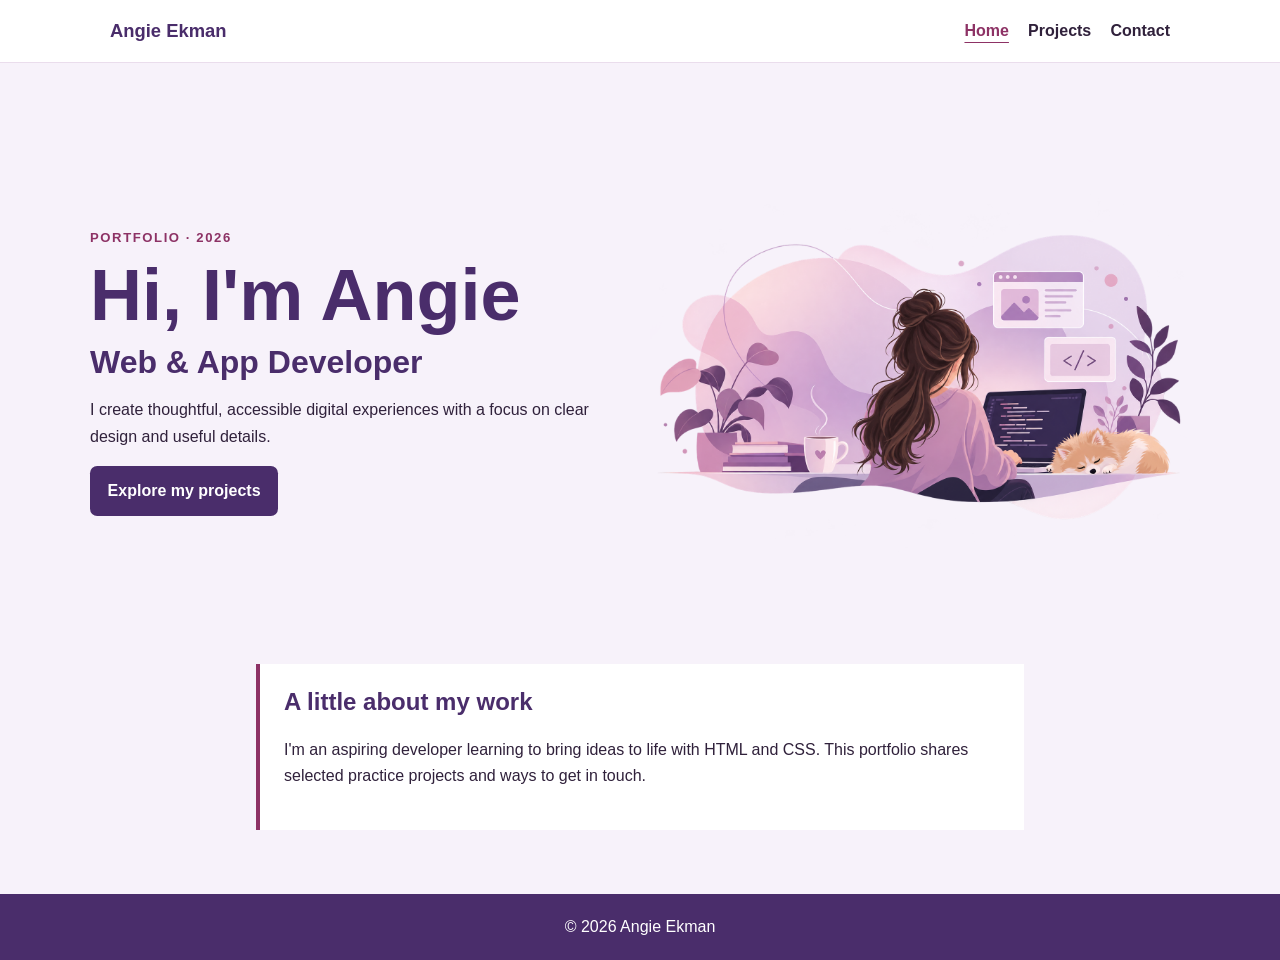
==== index.html @ b8a72bd6 "1st kinda done portfolio" ====
<!doctype html>
<html lang="en">
  <head>
    <meta charset="UTF-8" />
    <meta name="viewport" content="width=device-width, initial-scale=1.0" />
    <meta name="description" content="Portfolio for Angie Ekman, web and app developer." />
    <link rel="stylesheet" href="styles/styles.css" />
    <title>Angie Ekman | Home</title>
  </head>
  <body>
    <header class="site-header">
      <nav class="navbar" aria-label="Main navigation">
        <a class="brand" href="index.html">Angie Ekman</a>
        <ul class="nav-links">
          <li><a aria-current="page" href="index.html">Home</a></li>
          <li><a href="projects.html">Projects</a></li>
          <li><a href="contact.html">Contact</a></li>
        </ul>
      </nav>
    </header>
    <main>
      <section class="hero">
        <div class="hero-text">
          <p class="eyebrow">Portfolio · 2026</p>
          <h1>Hi, I'm Angie</h1>
          <h2>Web &amp; App Developer</h2>
          <p>I create thoughtful, accessible digital experiences with a focus on clear design and useful details.</p>
          <a class="button" href="projects.html">Explore my projects</a>
        </div>
        <img class="hero-image" src="assets/portfolio-banner.png" alt="Abstract portfolio artwork in soft colors" />
      </section>
      <section class="intro" aria-labelledby="intro-title">
        <h2 id="intro-title">A little about my work</h2>
        <p>I'm an aspiring developer learning to bring ideas to life with HTML and CSS. This portfolio shares selected practice projects and ways to get in touch.</p>
      </section>
    </main>
    <footer class="site-footer"><p>&copy; 2026 Angie Ekman</p></footer>
  </body>
</html>
---- styles/styles.css ----
:root {
  color-scheme: light;
  --ink: #30213b;
  --plum: #4a2d6b;
  --berry: #8d3265;
  --lavender: #f7f2fa;
  --pink: #e8c4dc;
  --white: #fff;
}

* {
  box-sizing: border-box;
}

body {
  display: flex;
  flex-direction: column;
  min-height: 100vh;
  min-width: 320px;
  margin: 0;
  color: var(--ink);
  background: var(--lavender);
  font-family: Arial, Helvetica, sans-serif;
  font-size: 1rem;
  line-height: 1.65;
}

a {
  color: var(--berry);
  text-underline-offset: 0.2em;
}
a:hover {
  color: var(--plum);
}
a:focus-visible,
button:focus-visible,
input:focus-visible,
textarea:focus-visible {
  outline: 3px solid var(--berry);
  outline-offset: 3px;
}

.site-header {
  background: var(--white);
  border-bottom: 1px solid #eaddec;
}
.navbar {
  display: flex;
  flex-direction: column;
  align-items: flex-start;
  gap: 0.5rem;
  max-width: 1100px;
  margin: 0 auto;
  padding: 1rem 1.25rem;
}
.brand {
  color: var(--plum);
  font-size: 1.15rem;
  font-weight: 700;
  text-decoration: none;
}
.nav-links {
  display: flex;
  flex-wrap: wrap;
  gap: 0.25rem 1.2rem;
  margin: 0;
  padding: 0;
  list-style: none;
}
.nav-links a {
  color: var(--ink);
  font-weight: 600;
  text-decoration: none;
}
.nav-links a[aria-current="page"] {
  color: var(--berry);
  text-decoration: underline;
  text-underline-offset: 0.35rem;
}

main {
  flex: 1;
  width: min(100% - 2rem, 1100px);
  margin: 0 auto;
}
.hero {
  display: flex;
  flex-direction: column;
  gap: 2rem;
  align-items: center;
  padding: 3rem 0 2rem;
}
.hero-text {
  max-width: 34rem;
}
.hero h1 {
  margin: 0;
  color: var(--plum);
  font-size: clamp(2.4rem, 10vw, 4.5rem);
  line-height: 1.08;
}
h2 {
  color: var(--plum);
  line-height: 1.2;
}
.hero h2 {
  margin: 0.5rem 0;
  font-size: clamp(1.35rem, 5vw, 2rem);
}
.eyebrow {
  margin: 0 0 0.5rem;
  color: var(--berry);
  font-size: 0.82rem;
  font-weight: 700;
  letter-spacing: 0.12em;
  text-transform: uppercase;
}
.hero-image {
  display: block;
  width: 100%;
  max-width: 540px;
  height: auto;
  border-radius: 1rem;
}
.button {
  display: inline-block;
  border: 0;
  border-radius: 0.45rem;
  padding: 0.75rem 1.1rem;
  color: var(--white);
  background: var(--plum);
  font: inherit;
  font-weight: 700;
  text-decoration: none;
  cursor: pointer;
}
.button:hover {
  color: var(--white);
  background: var(--berry);
}
.intro {
  max-width: 48rem;
  margin: 1rem auto 4rem;
  padding: 1.5rem;
  border-left: 4px solid var(--berry);
  background: var(--white);
}
.intro h2 {
  margin-top: 0;
}
.page-main {
  padding-top: 2.5rem;
  padding-bottom: 4rem;
}
.page-main h1 {
  margin: 0;
  color: var(--plum);
  font-size: clamp(2.2rem, 8vw, 3.5rem);
  line-height: 1.15;
}
.page-lead {
  max-width: 42rem;
  margin-top: 0.75rem;
}
.site-footer {
  padding: 1.25rem;
  color: var(--white);
  background: var(--plum);
  text-align: center;
}
.site-footer p {
  margin: 0;
}

@media (min-width: 480px) {
  .navbar {
    flex-direction: row;
    align-items: center;
    justify-content: space-between;
  }
  .hero {
    padding-top: 4rem;
  }
}

@media (min-width: 768px) {
  main {
    width: min(100% - 4rem, 1100px);
  }
  .hero {
    flex-direction: row;
    justify-content: space-between;
    gap: 3rem;
    min-height: 65vh;
  }
  .hero-text {
    flex: 1;
  }
  .hero-image {
    flex: 1;
  }
  .page-main {
    padding-top: 4rem;
  }
}
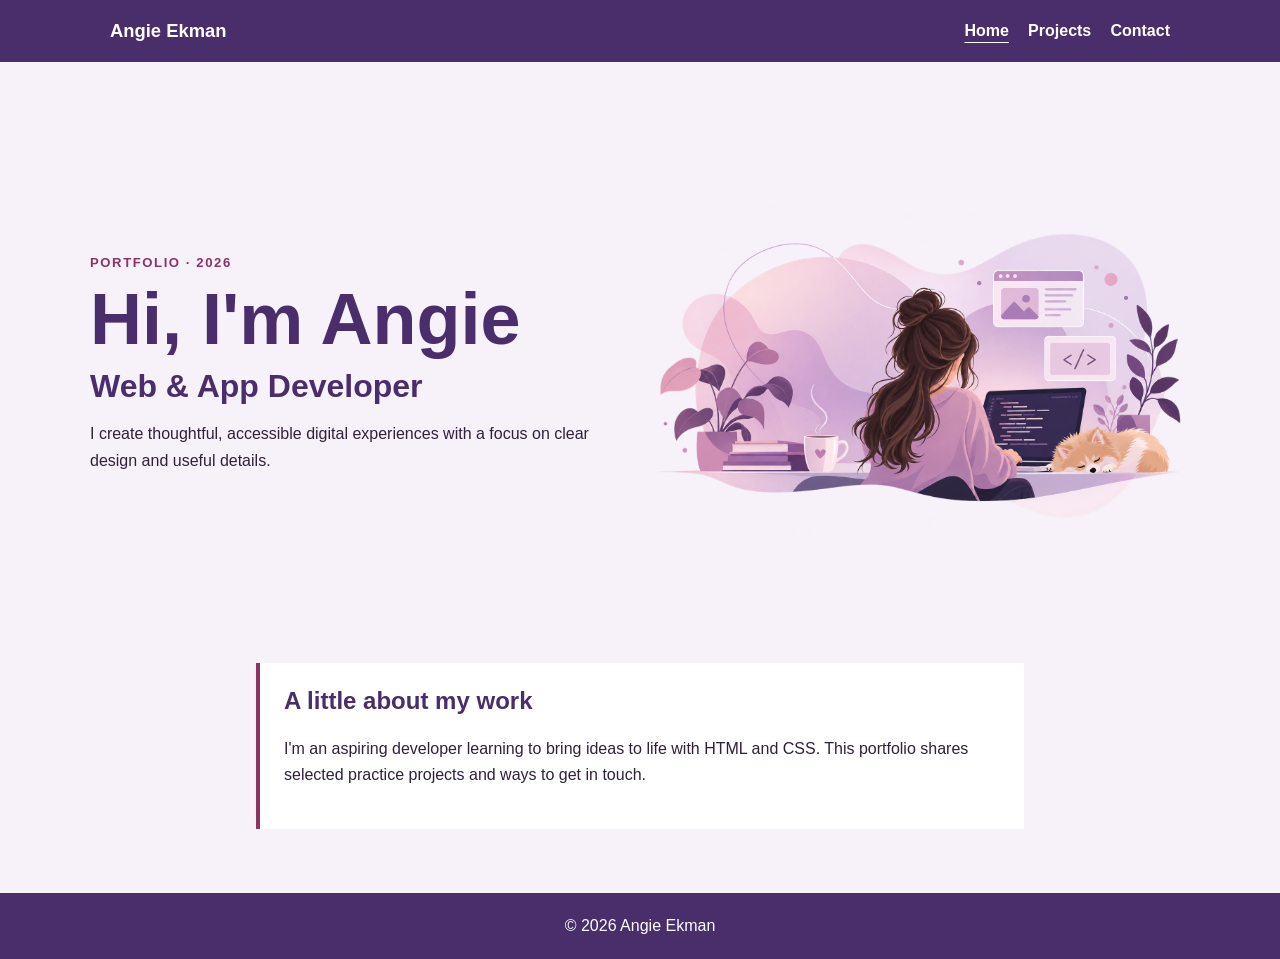
==== commit 711e55f1: "changed placeholder for email to correct one. removed button from first page that redirected to proj" ====
--- a/index.html
+++ b/index.html
@@ -25,7 +25,6 @@
           <h1>Hi, I'm Angie</h1>
           <h2>Web &amp; App Developer</h2>
           <p>I create thoughtful, accessible digital experiences with a focus on clear design and useful details.</p>
-          <a class="button" href="projects.html">Explore my projects</a>
         </div>
         <img class="hero-image" src="assets/portfolio-banner.png" alt="Abstract portfolio artwork in soft colors" />
       </section>
--- a/styles/styles.css
+++ b/styles/styles.css
@@ -4,7 +4,6 @@
   --plum: #4a2d6b;
   --berry: #8d3265;
   --lavender: #f7f2fa;
-  --pink: #e8c4dc;
   --white: #fff;
 }
 
@@ -41,8 +40,7 @@
 }
 
 .site-header {
-  background: var(--white);
-  border-bottom: 1px solid #eaddec;
+  background: var(--plum);
 }
 .navbar {
   display: flex;
@@ -54,7 +52,7 @@
   padding: 1rem 1.25rem;
 }
 .brand {
-  color: var(--plum);
+  color: var(--white);
   font-size: 1.15rem;
   font-weight: 700;
   text-decoration: none;
@@ -68,12 +66,12 @@
   list-style: none;
 }
 .nav-links a {
-  color: var(--ink);
+  color: var(--white);
   font-weight: 600;
   text-decoration: none;
 }
 .nav-links a[aria-current="page"] {
-  color: var(--berry);
+  color: var(--white);
   text-decoration: underline;
   text-underline-offset: 0.35rem;
 }
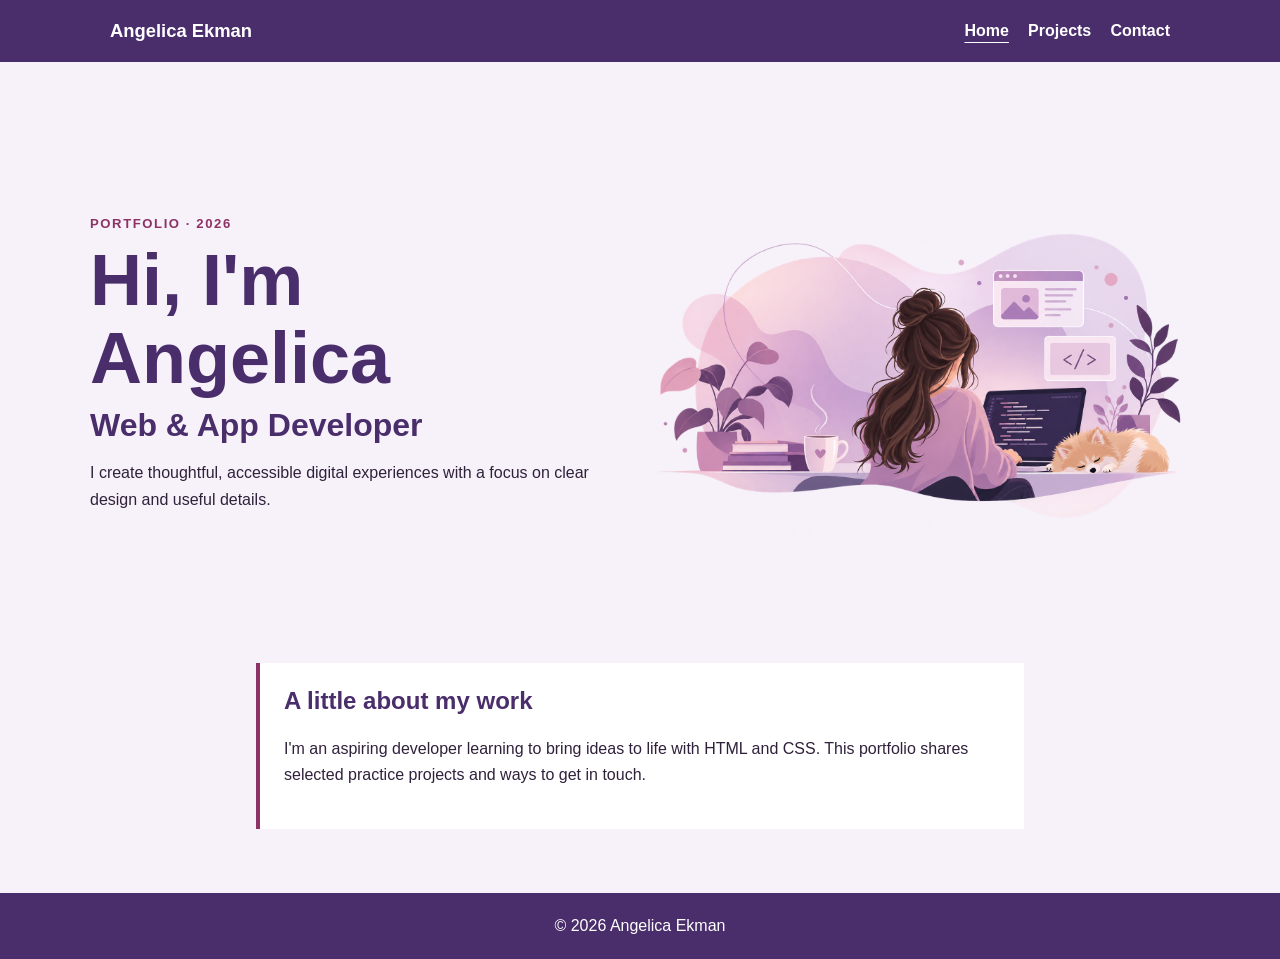
==== commit 39649ed8: "Changed all Angie to Angelica. added hover effect for menu-links" ====
--- a/index.html
+++ b/index.html
@@ -3,14 +3,14 @@
   <head>
     <meta charset="UTF-8" />
     <meta name="viewport" content="width=device-width, initial-scale=1.0" />
-    <meta name="description" content="Portfolio for Angie Ekman, web and app developer." />
+    <meta name="description" content="Portfolio for Angelica Ekman, web and app developer." />
     <link rel="stylesheet" href="styles/styles.css" />
-    <title>Angie Ekman | Home</title>
+    <title>Angelica Ekman | Home</title>
   </head>
   <body>
     <header class="site-header">
       <nav class="navbar" aria-label="Main navigation">
-        <a class="brand" href="index.html">Angie Ekman</a>
+        <a class="brand" href="index.html">Angelica Ekman</a>
         <ul class="nav-links">
           <li><a aria-current="page" href="index.html">Home</a></li>
           <li><a href="projects.html">Projects</a></li>
@@ -22,7 +22,7 @@
       <section class="hero">
         <div class="hero-text">
           <p class="eyebrow">Portfolio · 2026</p>
-          <h1>Hi, I'm Angie</h1>
+          <h1>Hi, I'm Angelica</h1>
           <h2>Web &amp; App Developer</h2>
           <p>I create thoughtful, accessible digital experiences with a focus on clear design and useful details.</p>
         </div>
@@ -33,6 +33,6 @@
         <p>I'm an aspiring developer learning to bring ideas to life with HTML and CSS. This portfolio shares selected practice projects and ways to get in touch.</p>
       </section>
     </main>
-    <footer class="site-footer"><p>&copy; 2026 Angie Ekman</p></footer>
+    <footer class="site-footer"><p>&copy; 2026 Angelica Ekman</p></footer>
   </body>
 </html>
--- a/styles/styles.css
+++ b/styles/styles.css
@@ -3,6 +3,7 @@
   --ink: #30213b;
   --plum: #4a2d6b;
   --berry: #8d3265;
+  --pink: #f0c5df;
   --lavender: #f7f2fa;
   --white: #fff;
 }
@@ -29,7 +30,7 @@
   text-underline-offset: 0.2em;
 }
 a:hover {
-  color: var(--plum);
+  color: var(--pink);
 }
 a:focus-visible,
 button:focus-visible,
@@ -69,6 +70,11 @@
   color: var(--white);
   font-weight: 600;
   text-decoration: none;
+  transition: color 180ms ease;
+}
+.nav-links :hover,
+.nav-links :focus-visible {
+  color: var(--pink);
 }
 .nav-links a[aria-current="page"] {
   color: var(--white);
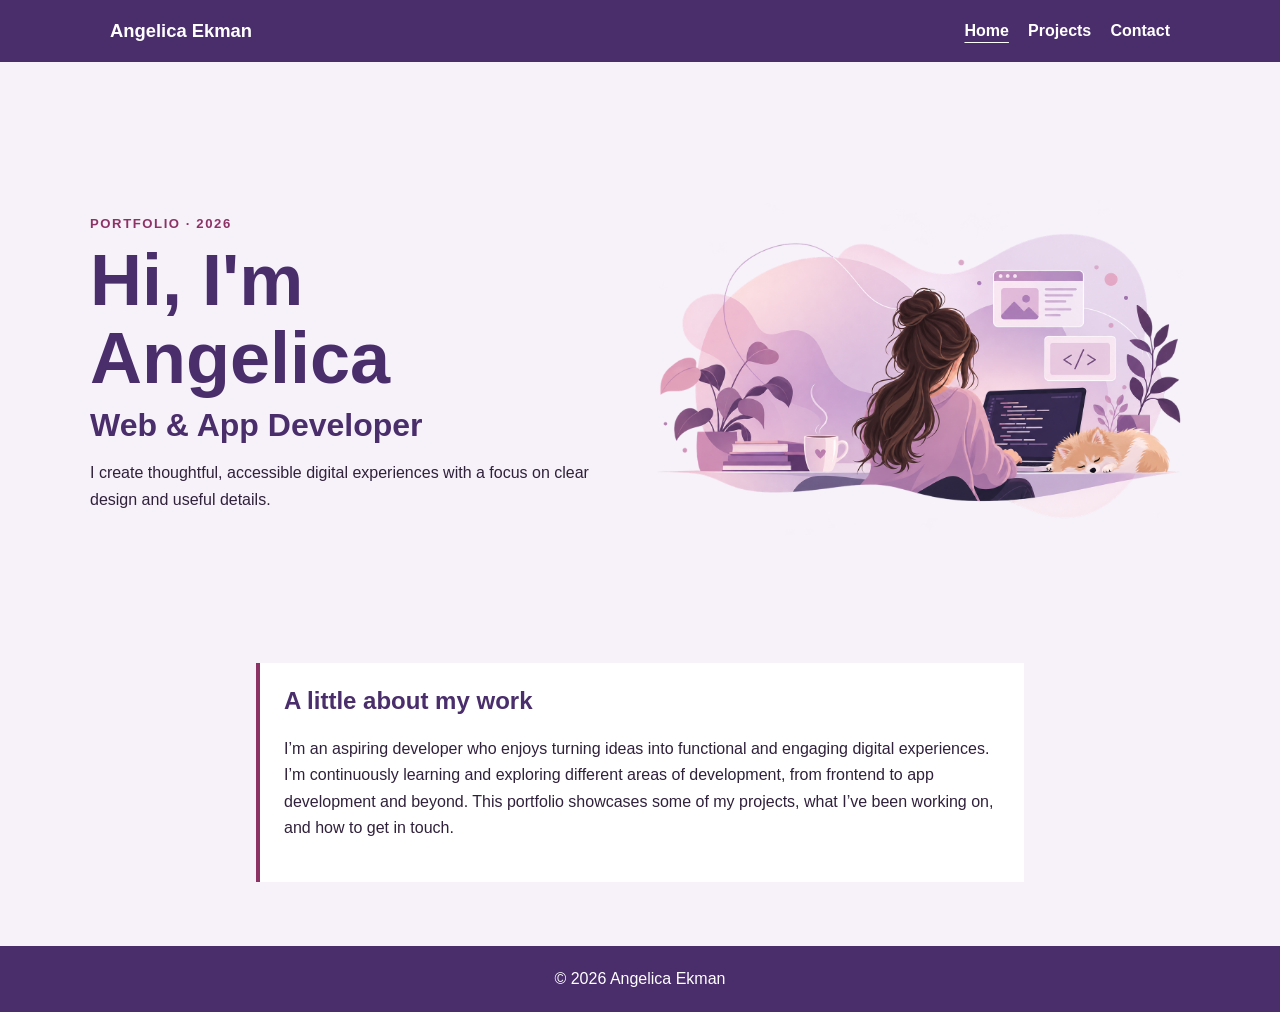
==== commit d3add7d2: "Changed about texts" ====
--- a/index.html
+++ b/index.html
@@ -3,7 +3,10 @@
   <head>
     <meta charset="UTF-8" />
     <meta name="viewport" content="width=device-width, initial-scale=1.0" />
-    <meta name="description" content="Portfolio for Angelica Ekman, web and app developer." />
+    <meta
+      name="description"
+      content="Portfolio for Angelica Ekman, web and app developer."
+    />
     <link rel="stylesheet" href="styles/styles.css" />
     <title>Angelica Ekman | Home</title>
   </head>
@@ -24,13 +27,26 @@
           <p class="eyebrow">Portfolio · 2026</p>
           <h1>Hi, I'm Angelica</h1>
           <h2>Web &amp; App Developer</h2>
-          <p>I create thoughtful, accessible digital experiences with a focus on clear design and useful details.</p>
+          <p>
+            I create thoughtful, accessible digital experiences with a focus on
+            clear design and useful details.
+          </p>
         </div>
-        <img class="hero-image" src="assets/portfolio-banner.png" alt="Abstract portfolio artwork in soft colors" />
+        <img
+          class="hero-image"
+          src="assets/portfolio-banner.png"
+          alt="Abstract portfolio artwork in soft colors"
+        />
       </section>
       <section class="intro" aria-labelledby="intro-title">
         <h2 id="intro-title">A little about my work</h2>
-        <p>I'm an aspiring developer learning to bring ideas to life with HTML and CSS. This portfolio shares selected practice projects and ways to get in touch.</p>
+        <p>
+          I’m an aspiring developer who enjoys turning ideas into functional and
+          engaging digital experiences. I’m continuously learning and exploring
+          different areas of development, from frontend to app development and
+          beyond. This portfolio showcases some of my projects, what I’ve been
+          working on, and how to get in touch.
+        </p>
       </section>
     </main>
     <footer class="site-footer"><p>&copy; 2026 Angelica Ekman</p></footer>
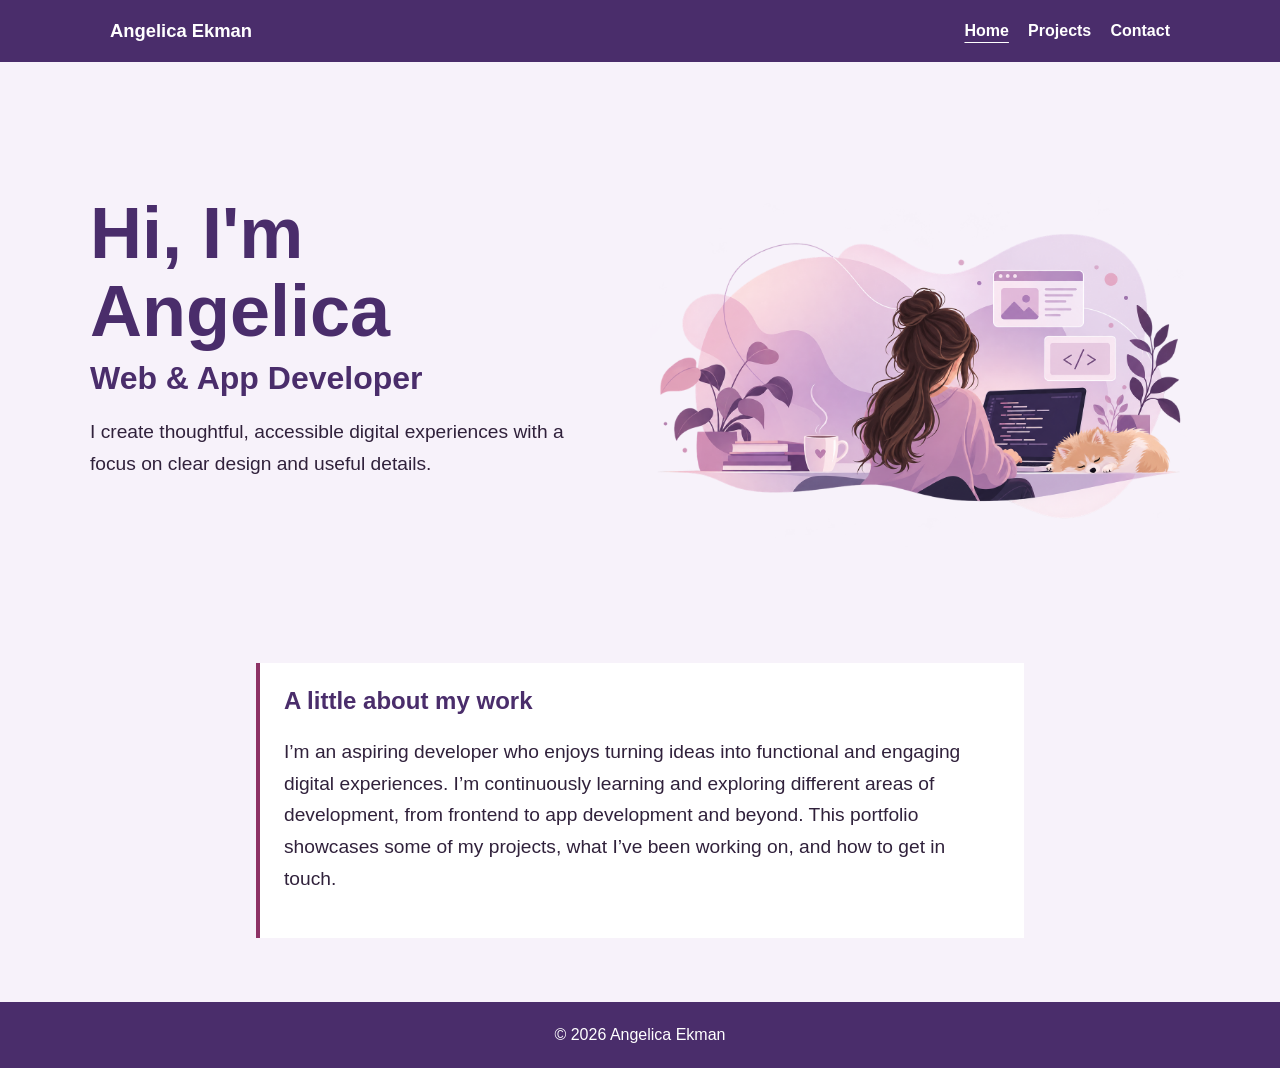
==== commit 0c702a75: "Removed text "Portfolio 2026" from index. Made some fonts a bit bigger" ====
--- a/index.html
+++ b/index.html
@@ -24,7 +24,6 @@
     <main>
       <section class="hero">
         <div class="hero-text">
-          <p class="eyebrow">Portfolio · 2026</p>
           <h1>Hi, I'm Angelica</h1>
           <h2>Web &amp; App Developer</h2>
           <p>
--- a/styles/styles.css
+++ b/styles/styles.css
@@ -97,6 +97,9 @@
 .hero-text {
   max-width: 34rem;
 }
+.hero-text > p {
+  font-size: 1.2rem;
+}
 .hero h1 {
   margin: 0;
   color: var(--plum);
@@ -152,6 +155,9 @@
 .intro h2 {
   margin-top: 0;
 }
+.intro p {
+  font-size: 1.2rem;
+}
 .page-main {
   padding-top: 2.5rem;
   padding-bottom: 4rem;
@@ -199,6 +205,7 @@
   }
   .hero-text {
     flex: 1;
+    transform: translateY(-1.5rem);
   }
   .hero-image {
     flex: 1;
